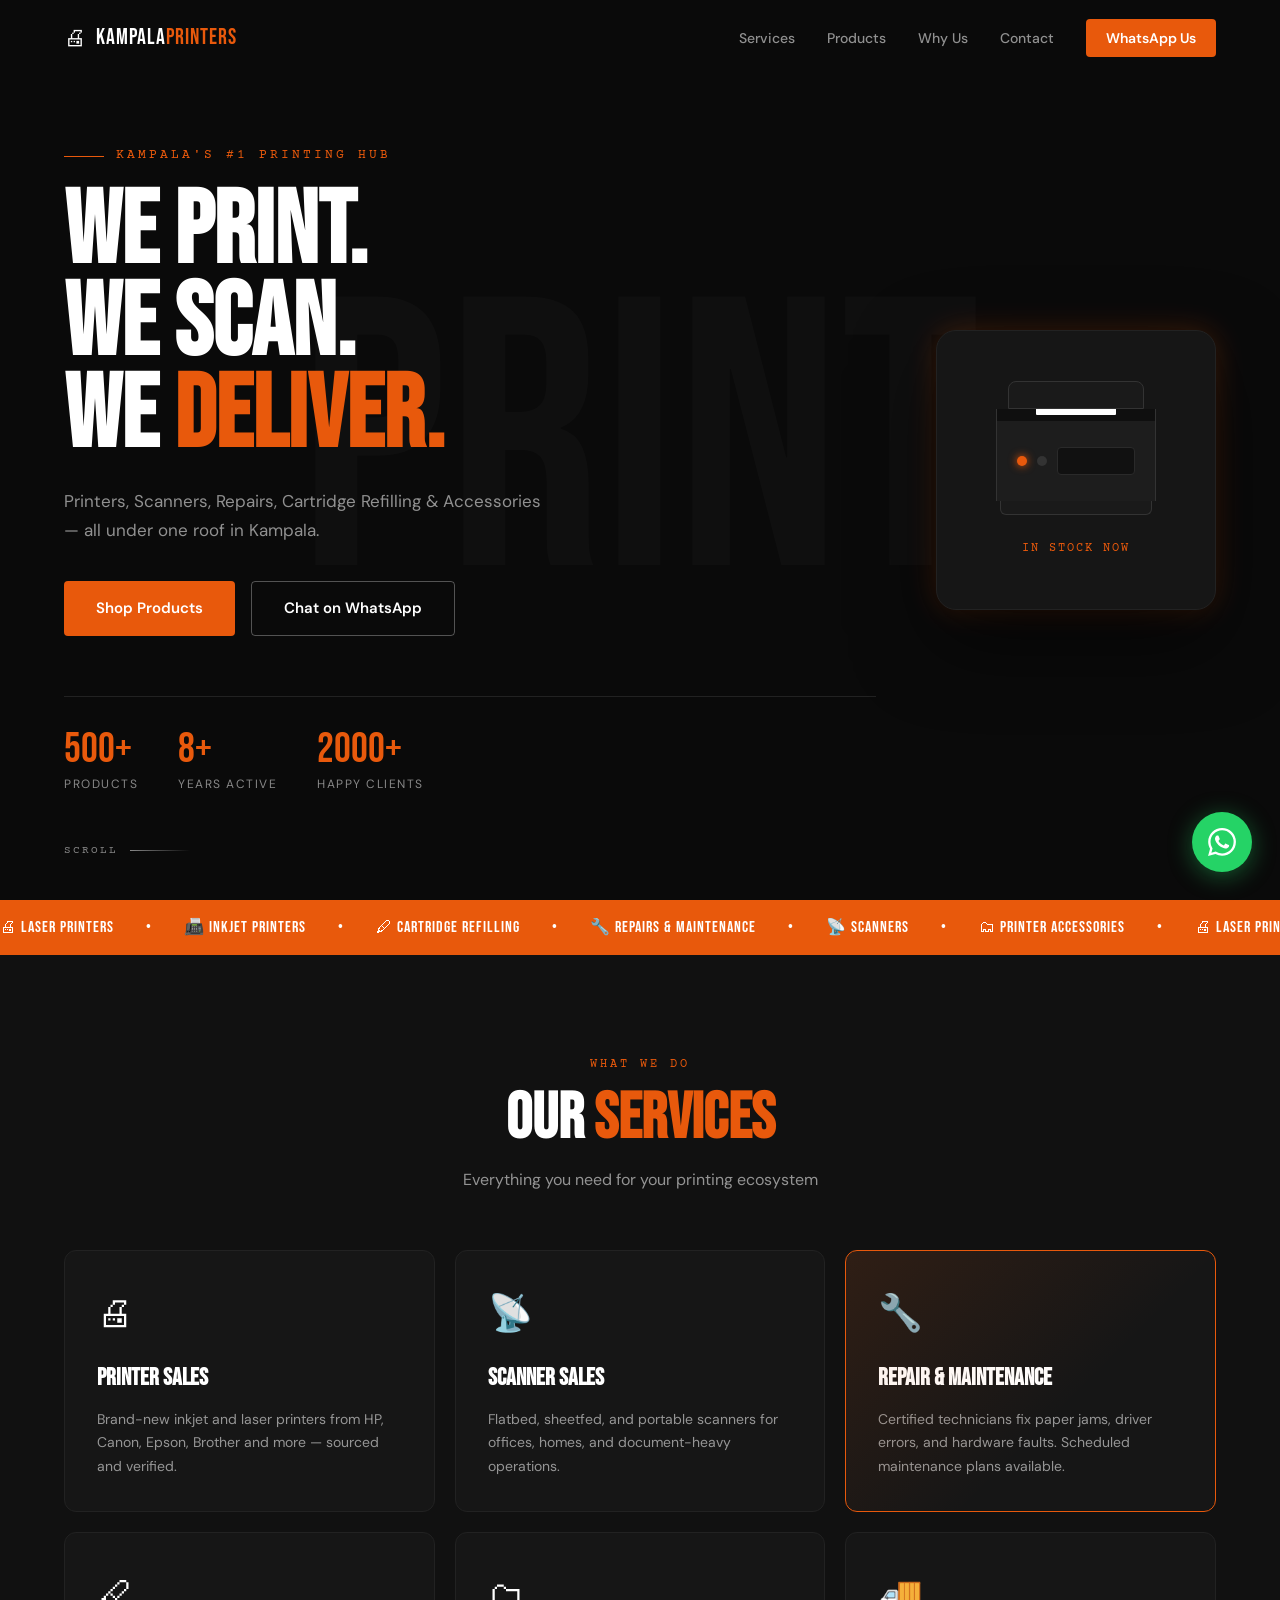
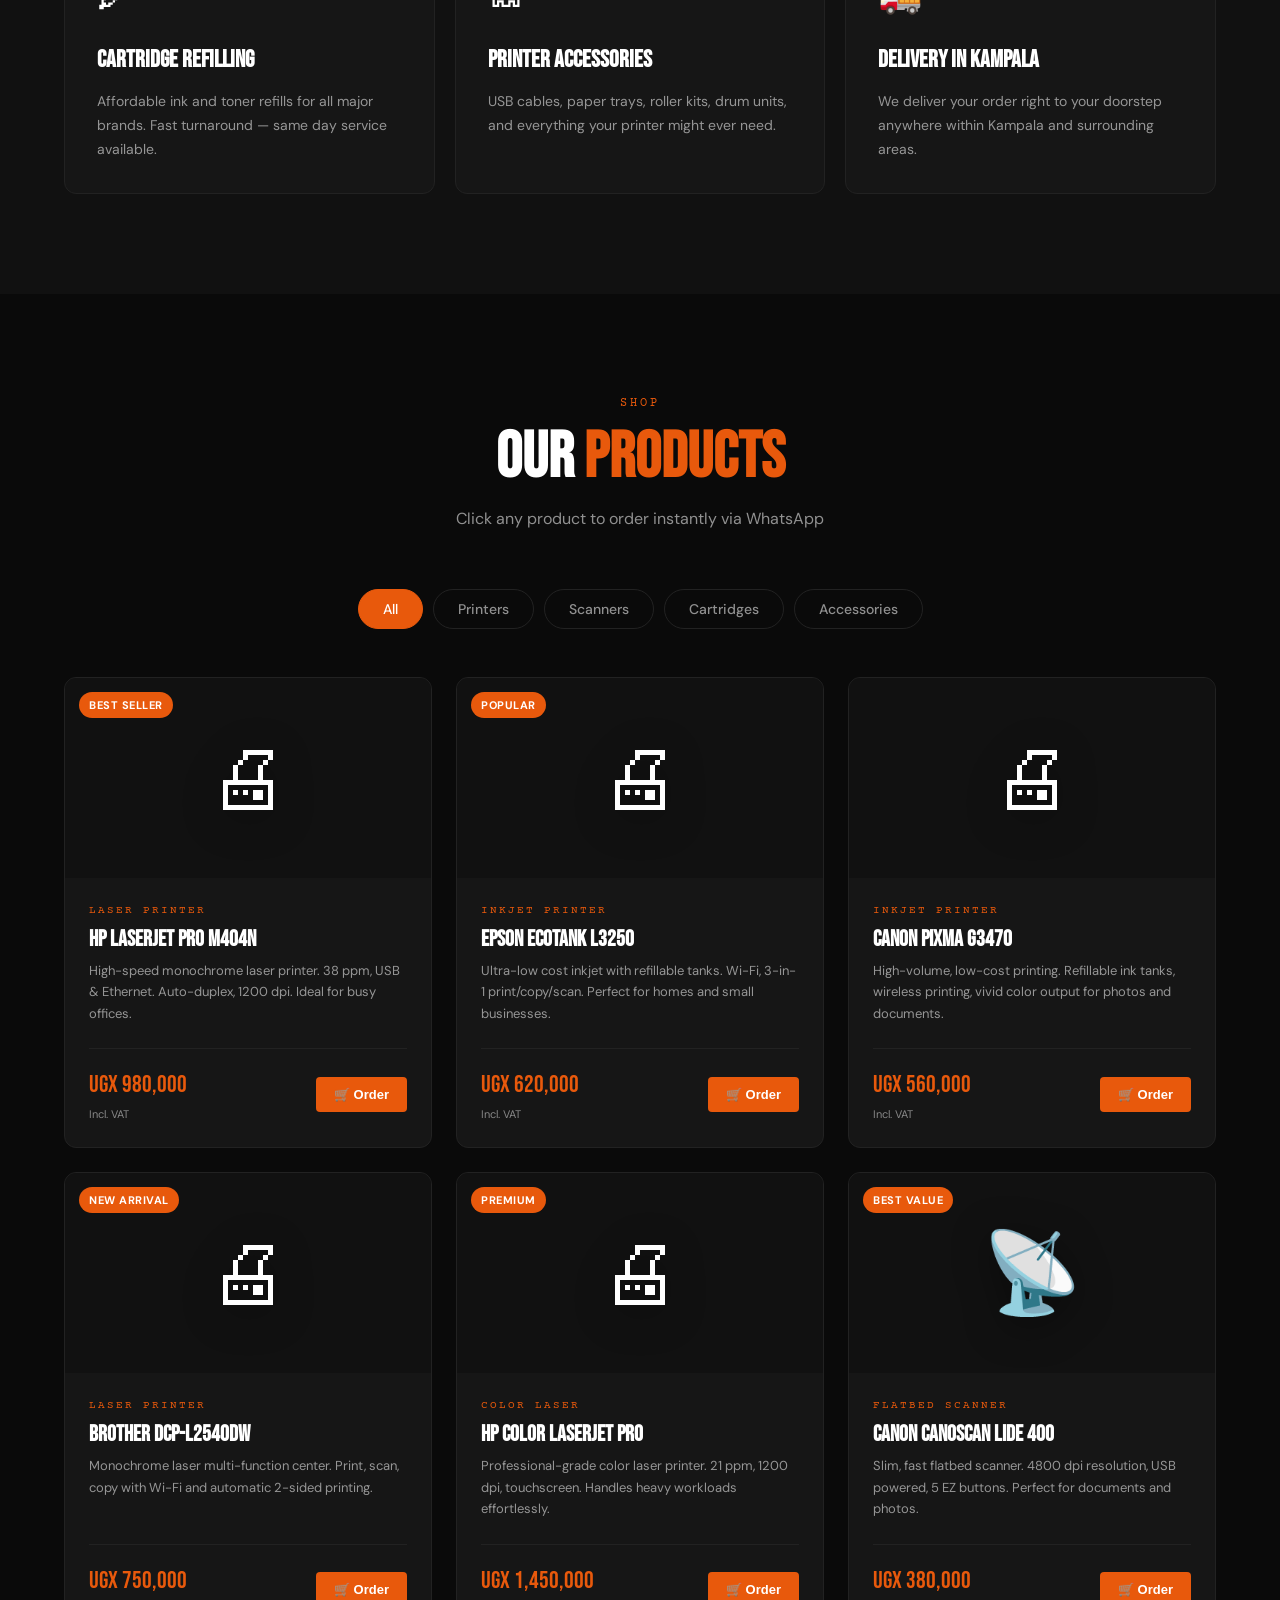
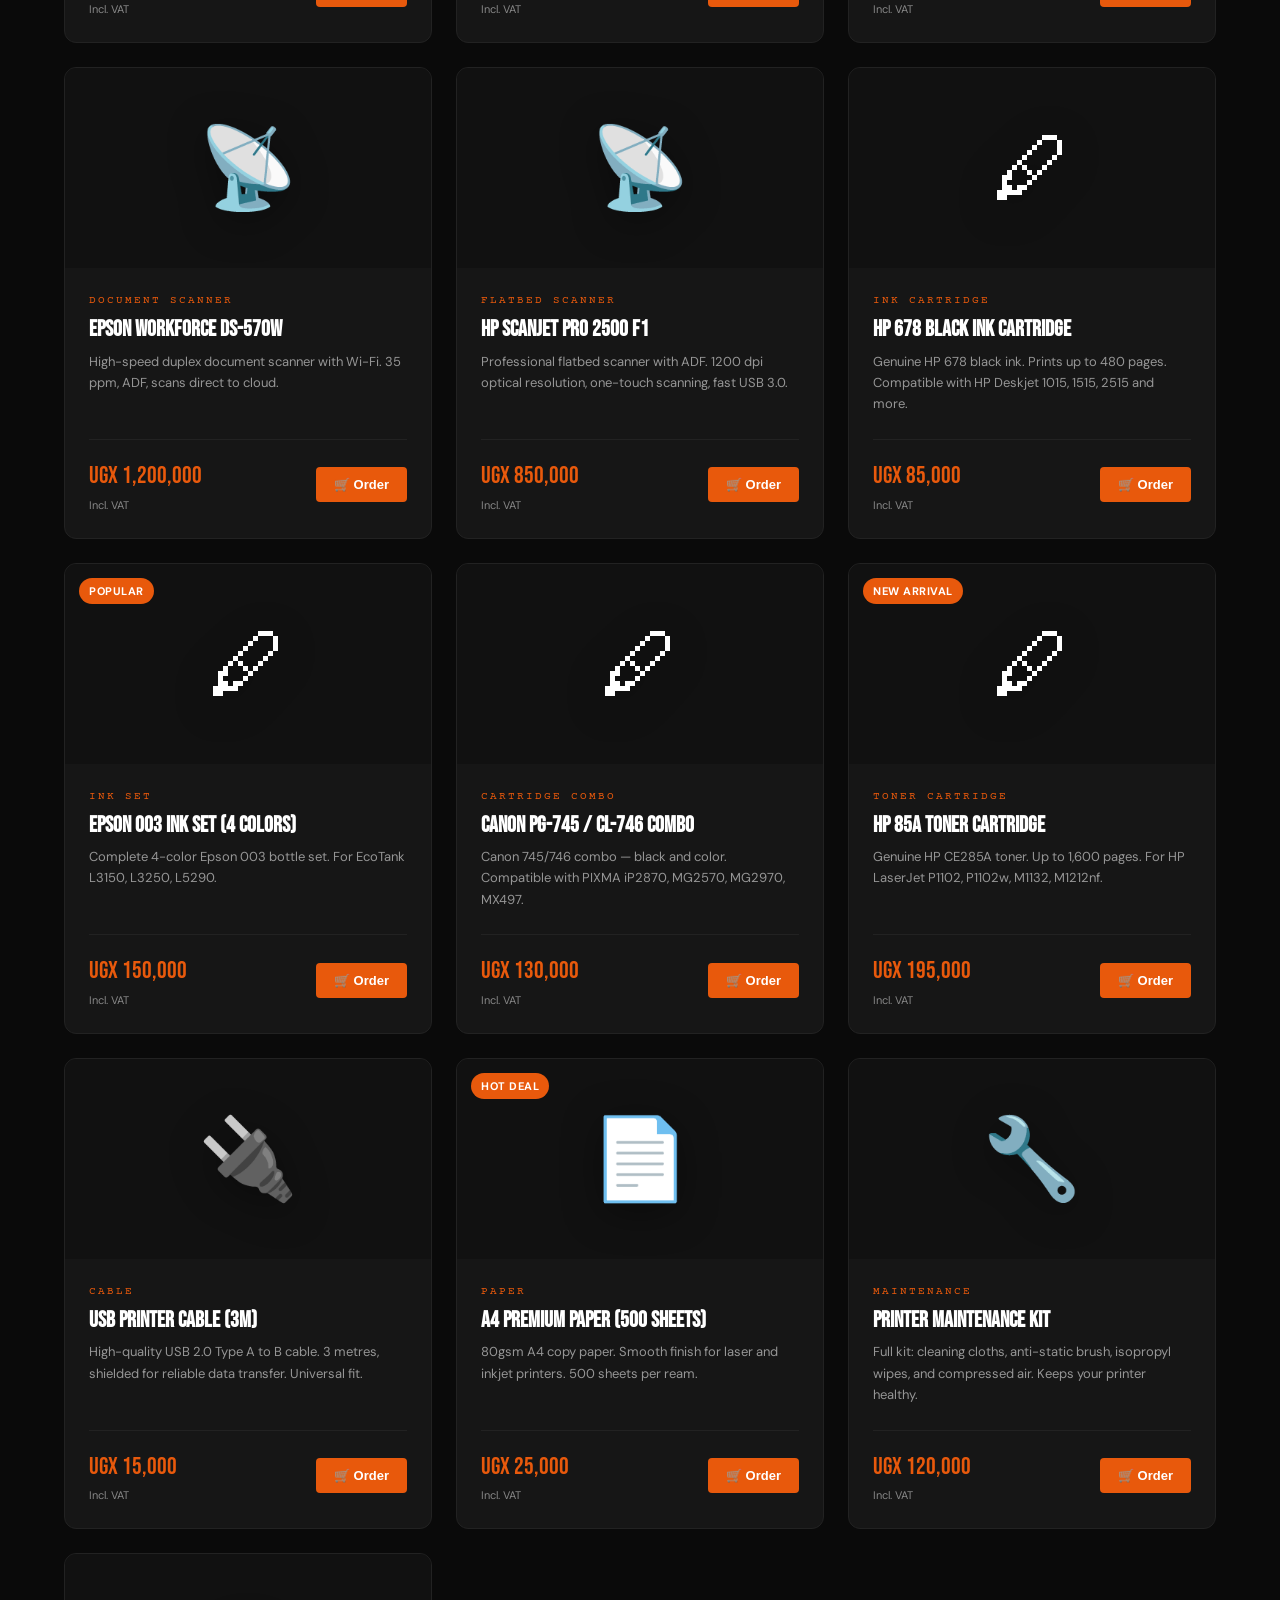
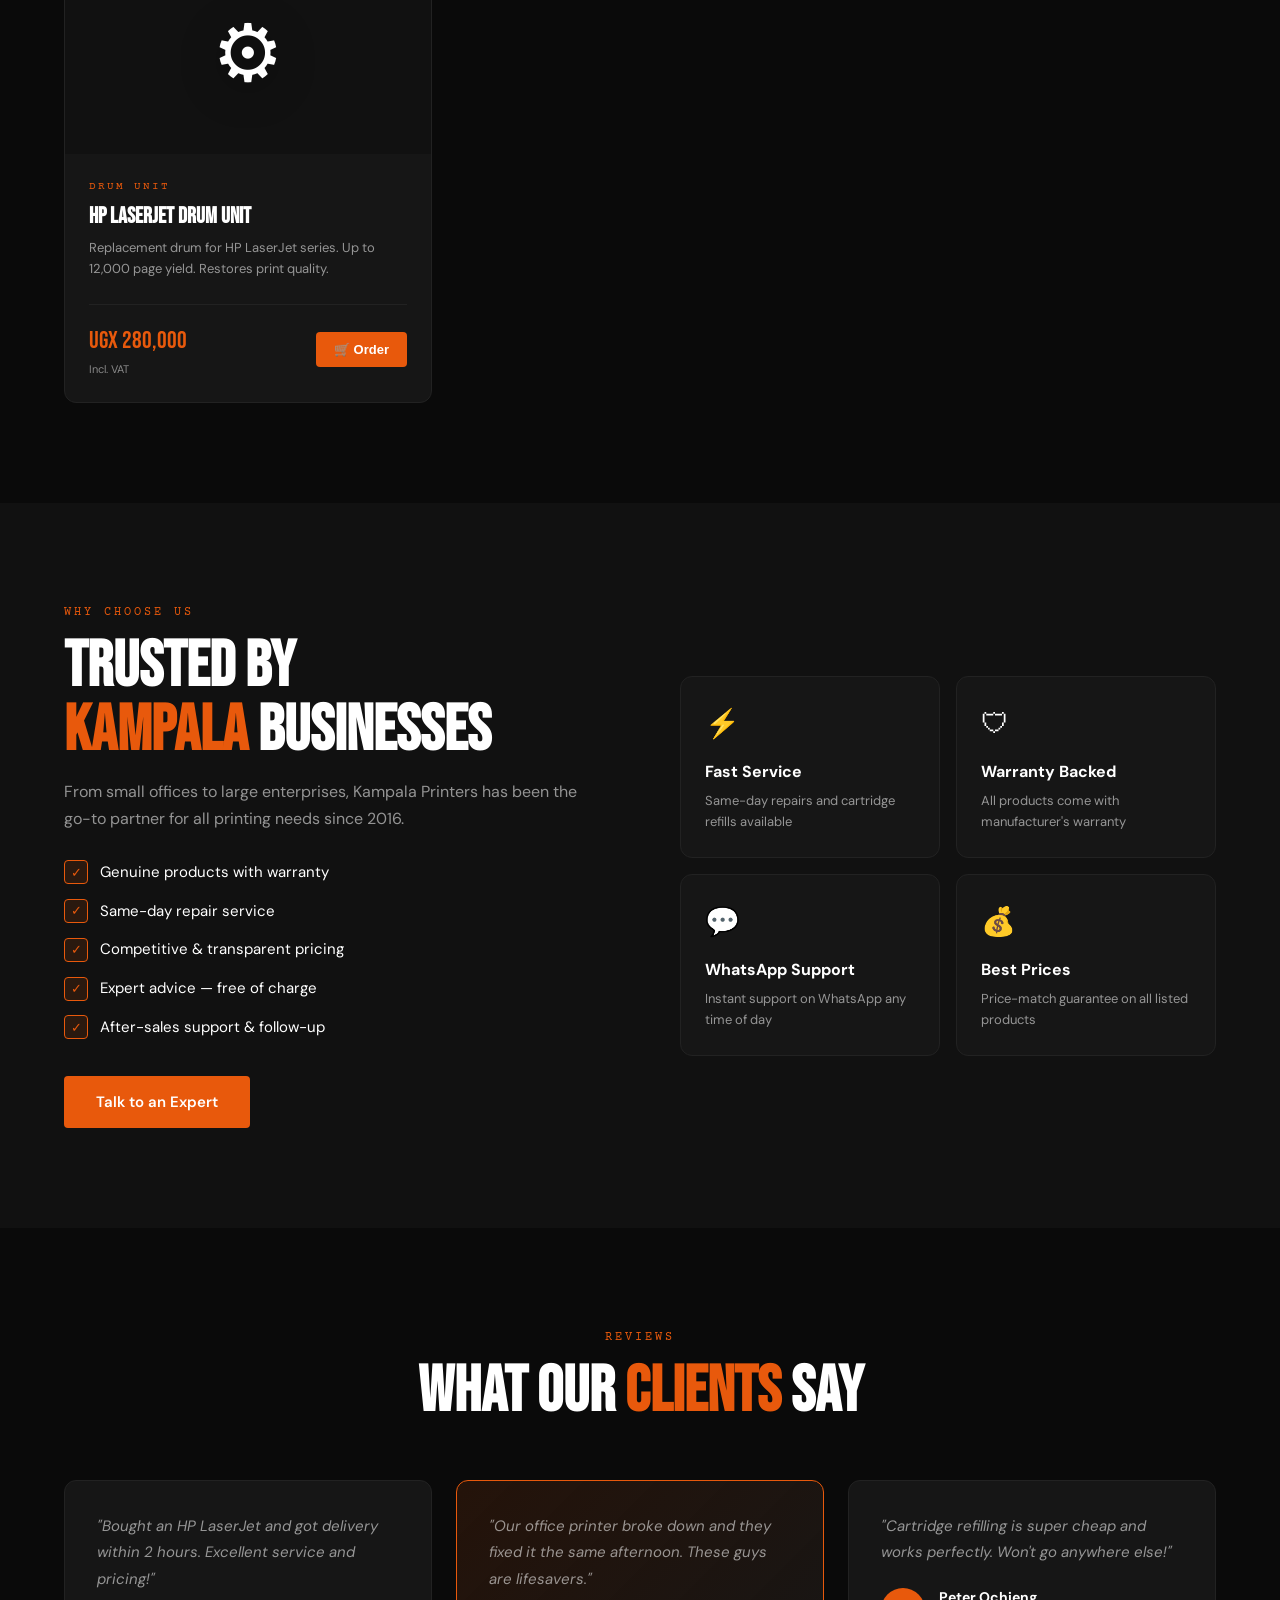
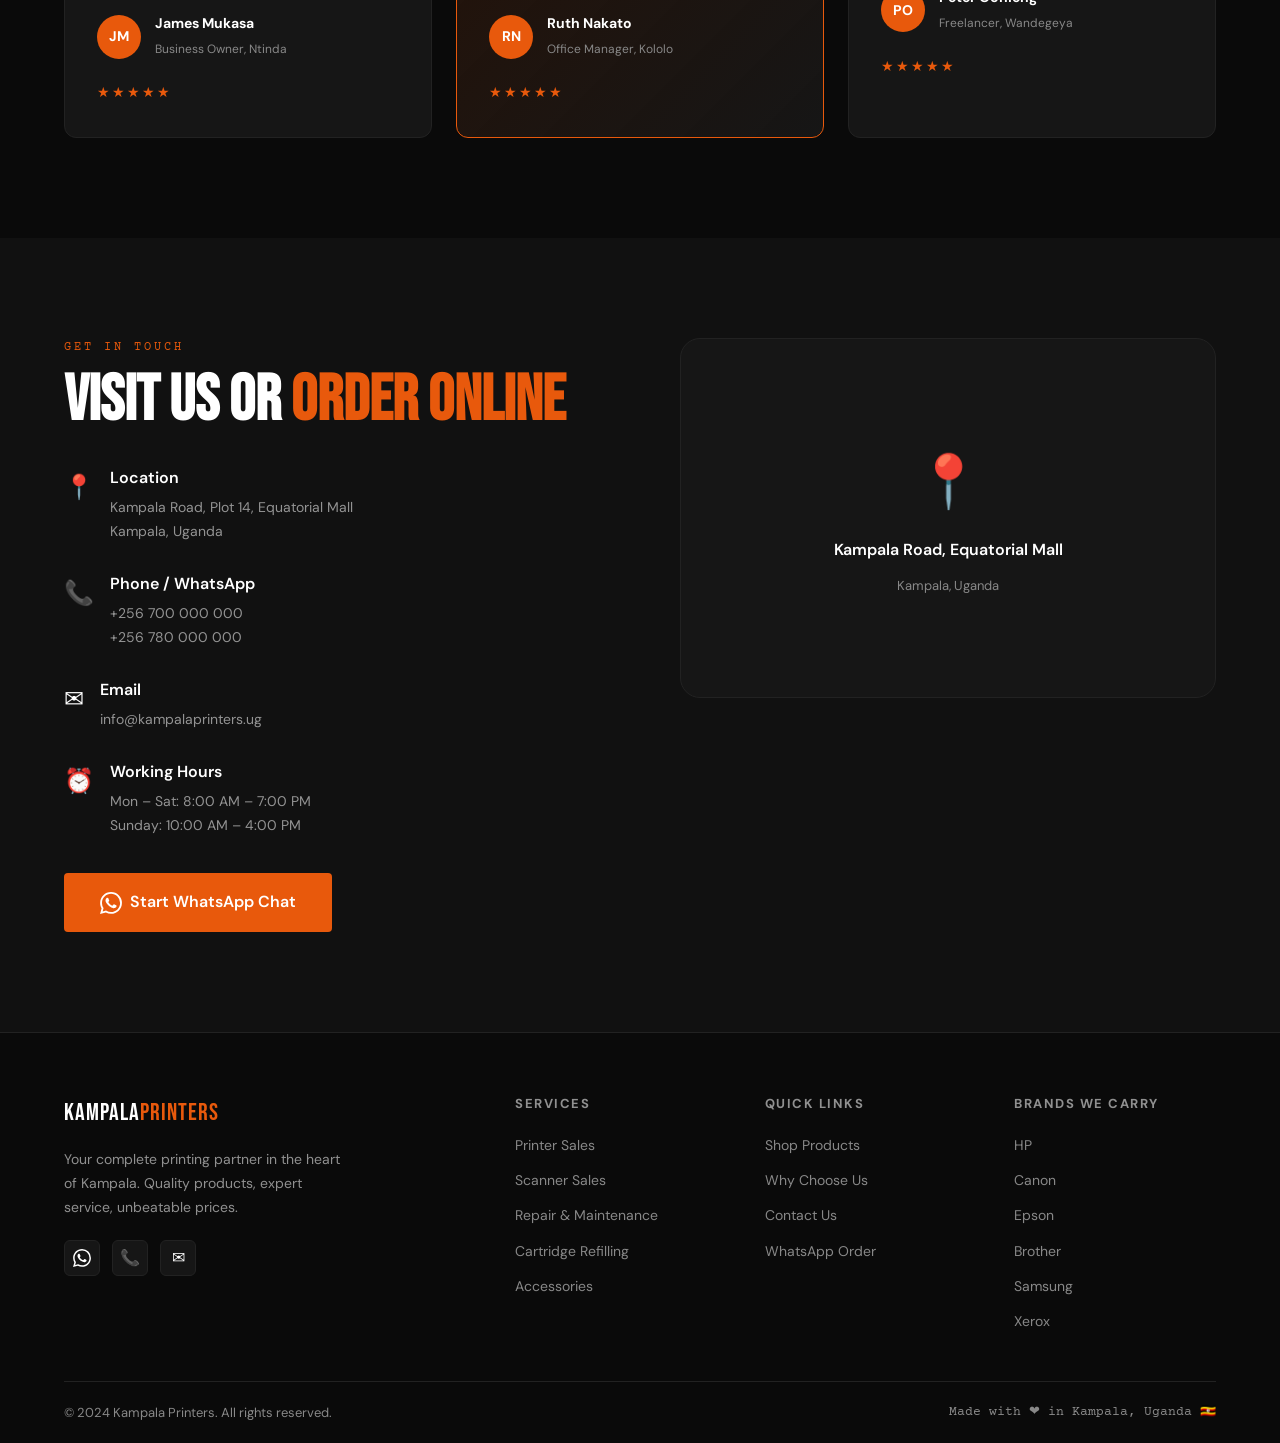
==== index.html @ 764b275a "first commit" ====
<!DOCTYPE html>
<html lang="en">
<head>
  <meta charset="UTF-8" />
  <meta name="viewport" content="width=device-width, initial-scale=1.0"/>
  <title>Kampala Printers — Print. Scan. Deliver.</title>
  <link rel="preconnect" href="https://fonts.googleapis.com">
  <link href="https://fonts.googleapis.com/css2?family=Bebas+Neue&family=DM+Sans:wght@300;400;500;700&family=Courier+Prime:wght@400;700&display=swap" rel="stylesheet">
  <style>
    :root {
      --orange:#E8590C;--orange-light:#FF7733;--orange-dim:rgba(232,89,12,0.12);
      --black:#0A0A0A;--black-soft:#111111;--black-card:#161616;--black-border:#222222;
      --white:#FFFFFF;--white-mid:rgba(255,255,255,0.55);--text-muted:#888888;
      --font-display:'Bebas Neue',sans-serif;--font-body:'DM Sans',sans-serif;--font-mono:'Courier Prime',monospace;
      --radius:12px;--radius-lg:20px;--shadow-orange:0 0 30px rgba(232,89,12,0.25);--transition:0.3s cubic-bezier(0.4,0,0.2,1);
    }
    *,*::before,*::after{box-sizing:border-box;margin:0;padding:0}
    html{scroll-behavior:smooth}
    body{background:var(--black);color:var(--white);font-family:var(--font-body);font-size:16px;line-height:1.65;overflow-x:hidden}
    a{text-decoration:none;color:inherit}ul{list-style:none}
    .container{max-width:1200px;margin:0 auto;padding:0 24px}
    .accent{color:var(--orange)}
    .btn{display:inline-flex;align-items:center;gap:8px;padding:14px 32px;border-radius:4px;font-family:var(--font-body);font-size:15px;font-weight:600;cursor:pointer;border:none;transition:var(--transition);white-space:nowrap}
    .btn-primary{background:var(--orange);color:var(--white)}.btn-primary:hover{background:var(--orange-light);transform:translateY(-2px);box-shadow:var(--shadow-orange)}
    .btn-outline{background:transparent;color:var(--white);border:1.5px solid rgba(255,255,255,0.3)}.btn-outline:hover{border-color:var(--orange);color:var(--orange);transform:translateY(-2px)}
    /* NAVBAR */
    .navbar{position:fixed;top:0;left:0;right:0;z-index:1000;padding:20px 0;transition:var(--transition)}
    .navbar.scrolled{background:rgba(10,10,10,0.96);backdrop-filter:blur(20px);padding:14px 0;border-bottom:1px solid var(--black-border)}
    .nav-inner{max-width:1200px;margin:0 auto;padding:0 24px;display:flex;align-items:center;justify-content:space-between;gap:32px}
    .logo{display:flex;align-items:center;gap:10px}.logo-icon{font-size:22px}.logo-text{font-family:var(--font-display);font-size:22px;letter-spacing:1px}
    .nav-links{display:flex;align-items:center;gap:32px}
    .nav-links a{font-size:14px;font-weight:500;color:var(--white-mid);transition:var(--transition)}.nav-links a:hover{color:var(--white)}
    .nav-cta{background:var(--orange)!important;color:var(--white)!important;padding:10px 20px;border-radius:4px;font-weight:600!important}.nav-cta:hover{background:var(--orange-light)!important}
    .hamburger{display:none;flex-direction:column;gap:5px;background:none;border:none;cursor:pointer;padding:4px;z-index:1000}
    .hamburger span{display:block;width:24px;height:2px;background:var(--white);transition:var(--transition)}
    /* HERO */
    .hero{min-height:100vh;display:flex;align-items:center;padding:120px 24px 80px;max-width:1200px;margin:0 auto;position:relative;gap:60px}
    .hero-bg-text{position:fixed;top:50%;left:50%;transform:translate(-50%,-50%);font-family:var(--font-display);font-size:clamp(200px,30vw,420px);color:rgba(255,255,255,0.025);pointer-events:none;user-select:none;white-space:nowrap;z-index:0}
    .hero-content{flex:1;position:relative;z-index:1}
    .hero-eyebrow{font-family:var(--font-mono);font-size:13px;color:var(--orange);letter-spacing:3px;text-transform:uppercase;margin-bottom:20px;display:flex;align-items:center;gap:12px}
    .hero-eyebrow::before{content:'';display:block;width:40px;height:1px;background:var(--orange)}
    .hero-title{font-family:var(--font-display);font-size:clamp(64px,8vw,110px);line-height:0.9;margin-bottom:24px}
    .hero-sub{font-size:17px;color:var(--white-mid);max-width:480px;margin-bottom:36px;line-height:1.7}
    .hero-btns{display:flex;gap:16px;flex-wrap:wrap;margin-bottom:60px}
    .hero-stats{display:flex;gap:40px;border-top:1px solid var(--black-border);padding-top:32px}
    .stat{display:flex;flex-direction:column}.stat-num{font-family:var(--font-display);font-size:42px;color:var(--orange);line-height:1}.stat-label{font-size:12px;color:var(--text-muted);text-transform:uppercase;letter-spacing:1.5px;margin-top:4px}
    /* HERO VISUAL */
    .hero-visual{flex-shrink:0;display:flex;align-items:center;justify-content:center;z-index:1}
    .printer-card-face{width:280px;height:280px;background:var(--black-card);border:1px solid var(--black-border);border-radius:var(--radius-lg);display:flex;flex-direction:column;align-items:center;justify-content:center;gap:24px;animation:float 4s ease-in-out infinite;box-shadow:0 30px 80px rgba(0,0,0,0.6),var(--shadow-orange)}
    @keyframes float{0%,100%{transform:translateY(0) rotateY(-5deg) rotateX(3deg)}50%{transform:translateY(-16px) rotateY(5deg) rotateX(-2deg)}}
    .printer-body{position:relative;width:160px}
    .printer-top{height:28px;background:#1a1a1a;border-radius:8px 8px 0 0;border:1px solid #333;margin:0 12px}
    .printer-slot{height:12px;background:#0f0f0f;border-left:1px solid #333;border-right:1px solid #333;display:flex;align-items:center;justify-content:center;overflow:hidden}
    .printer-paper{width:80px;height:60px;background:var(--white);margin-top:-60px;border-radius:1px;animation:paper-feed 3s ease-in-out infinite;position:relative}
    .printer-paper::after{content:'';display:block;position:absolute;top:8px;left:10px;right:10px;height:2px;background:var(--orange);box-shadow:0 8px 0 #ccc,0 16px 0 var(--orange-dim),0 24px 0 #ccc}
    @keyframes paper-feed{0%{margin-top:-60px}50%{margin-top:6px}100%{margin-top:-60px}}
    .printer-front{height:80px;background:#1d1d1d;border-left:1px solid #333;border-right:1px solid #333;display:flex;align-items:center;gap:10px;padding:0 20px}
    .printer-light{width:10px;height:10px;border-radius:50%;background:#333}.printer-light.on{background:var(--orange);box-shadow:0 0 8px var(--orange);animation:blink 2s ease-in-out infinite}
    @keyframes blink{0%,100%{opacity:1}50%{opacity:0.3}}
    .printer-panel{flex:1;height:28px;background:#111;border-radius:4px;border:1px solid #2a2a2a}
    .printer-base{height:14px;background:#1a1a1a;border-radius:0 0 6px 6px;border:1px solid #333;border-top:none;margin:0 4px}
    .printer-card-label{font-family:var(--font-mono);font-size:12px;color:var(--orange);letter-spacing:2px;text-transform:uppercase}
    .scroll-hint{position:absolute;bottom:40px;left:24px;display:flex;align-items:center;gap:12px;color:var(--text-muted);font-size:11px;letter-spacing:2px;text-transform:uppercase;font-family:var(--font-mono)}
    .scroll-line{width:60px;height:1px;background:linear-gradient(to right,var(--text-muted),transparent);animation:slide 2s ease-in-out infinite}
    @keyframes slide{0%{transform:scaleX(0);transform-origin:left}50%{transform:scaleX(1);transform-origin:left}51%{transform:scaleX(1);transform-origin:right}100%{transform:scaleX(0);transform-origin:right}}
    /* MARQUEE */
    .marquee-strip{background:var(--orange);padding:14px 0;overflow:hidden;white-space:nowrap}
    .marquee-track{display:inline-flex;gap:32px;animation:marquee 25s linear infinite;font-family:var(--font-display);font-size:16px;letter-spacing:1px}
    @keyframes marquee{0%{transform:translateX(0)}100%{transform:translateX(-50%)}}
    /* SECTIONS */
    .section-header{text-align:center;margin-bottom:56px}
    .section-tag{font-family:var(--font-mono);font-size:12px;color:var(--orange);letter-spacing:3px;text-transform:uppercase;display:block;margin-bottom:12px}
    .section-title{font-family:var(--font-display);font-size:clamp(40px,5vw,64px);line-height:1;margin-bottom:16px}
    .section-sub{color:var(--white-mid);font-size:16px;max-width:480px;margin:0 auto}
    /* SERVICES */
    .services-section{padding:100px 0;background:var(--black-soft)}
    .services-grid{display:grid;grid-template-columns:repeat(auto-fit,minmax(280px,1fr));gap:20px}
    .service-card{background:var(--black-card);border:1px solid var(--black-border);border-radius:var(--radius);padding:32px;transition:var(--transition);position:relative;overflow:hidden}
    .service-card::before{content:'';position:absolute;inset:0;background:linear-gradient(135deg,var(--orange-dim),transparent 60%);opacity:0;transition:var(--transition)}
    .service-card:hover{border-color:var(--orange);transform:translateY(-4px)}.service-card:hover::before{opacity:1}
    .service-card.featured{border-color:var(--orange)}.service-card.featured::before{opacity:1}
    .service-icon{font-size:36px;margin-bottom:16px}
    .service-card h3{font-family:var(--font-display);font-size:24px;margin-bottom:10px}.service-card p{color:var(--white-mid);font-size:14px;line-height:1.7}
    /* PRODUCTS */
    .products-section{padding:100px 0;background:var(--black)}
    .filter-bar{display:flex;gap:10px;justify-content:center;flex-wrap:wrap;margin-bottom:48px}
    .filter-btn{padding:10px 24px;border-radius:100px;border:1.5px solid var(--black-border);background:transparent;color:var(--white-mid);font-family:var(--font-body);font-size:14px;font-weight:500;cursor:pointer;transition:var(--transition)}
    .filter-btn:hover{border-color:var(--orange);color:var(--orange)}.filter-btn.active{background:var(--orange);border-color:var(--orange);color:var(--white)}
    .products-grid{display:grid;grid-template-columns:repeat(auto-fill,minmax(280px,1fr));gap:24px}
    .product-card{background:var(--black-card);border:1px solid var(--black-border);border-radius:var(--radius);overflow:hidden;transition:var(--transition);display:flex;flex-direction:column;animation:fadeUp 0.5s ease both}
    @keyframes fadeUp{from{opacity:0;transform:translateY(24px)}to{opacity:1;transform:translateY(0)}}
    .product-card:hover{border-color:var(--orange);transform:translateY(-6px);box-shadow:0 20px 60px rgba(0,0,0,0.4),var(--shadow-orange)}
    .product-img-wrap{position:relative;height:200px;background:#111;display:flex;align-items:center;justify-content:center}
    .product-emoji{font-size:80px;transition:transform 0.4s ease;filter:drop-shadow(0 8px 20px rgba(0,0,0,0.4))}.product-card:hover .product-emoji{transform:scale(1.12) rotate(-4deg)}
    .product-badge{position:absolute;top:14px;left:14px;background:var(--orange);color:var(--white);font-size:11px;font-weight:700;padding:4px 10px;border-radius:100px;letter-spacing:0.5px;text-transform:uppercase}
    .product-body{padding:24px;flex:1;display:flex;flex-direction:column;gap:8px}
    .product-category{font-family:var(--font-mono);font-size:11px;color:var(--orange);letter-spacing:2px;text-transform:uppercase}
    .product-name{font-family:var(--font-display);font-size:22px;line-height:1.1}
    .product-desc{font-size:13px;color:var(--white-mid);line-height:1.65;flex:1}
    .product-footer{display:flex;align-items:center;justify-content:space-between;margin-top:16px;padding-top:16px;border-top:1px solid var(--black-border)}
    .product-price{font-family:var(--font-display);font-size:24px;color:var(--orange)}
    .product-price small{font-family:var(--font-body);font-size:11px;color:var(--text-muted);display:block;font-weight:400}
    .order-btn{background:var(--orange);color:var(--white);border:none;border-radius:4px;padding:10px 18px;font-size:13px;font-weight:700;cursor:pointer;transition:var(--transition);display:flex;align-items:center;gap:6px}
    .order-btn:hover{background:var(--orange-light);transform:scale(1.05)}
    /* WHY US */
    .why-us-section{padding:100px 0;background:var(--black-soft)}
    .why-us-inner{display:grid;grid-template-columns:1fr 1fr;gap:80px;align-items:center}
    .why-us-text .section-title,.why-us-text .section-tag{text-align:left}
    .why-us-text>p{color:var(--white-mid);margin-bottom:28px}
    .why-list{display:flex;flex-direction:column;gap:14px;margin-bottom:36px}.why-list li{display:flex;align-items:center;gap:12px;font-size:15px}
    .check{width:24px;height:24px;background:var(--orange-dim);border:1px solid var(--orange);border-radius:4px;display:flex;align-items:center;justify-content:center;color:var(--orange);font-size:13px;flex-shrink:0}
    .why-us-cards{display:grid;grid-template-columns:1fr 1fr;gap:16px}
    .trust-card{background:var(--black-card);border:1px solid var(--black-border);border-radius:var(--radius);padding:24px;transition:var(--transition)}.trust-card:hover{border-color:var(--orange)}
    .trust-icon{font-size:28px;display:block;margin-bottom:12px}.trust-card h4{font-size:16px;font-weight:700;margin-bottom:6px}.trust-card p{font-size:13px;color:var(--white-mid);line-height:1.6}
    /* TESTIMONIALS */
    .testimonials-section{padding:100px 0;background:var(--black)}
    .testimonials-grid{display:grid;grid-template-columns:repeat(auto-fit,minmax(280px,1fr));gap:24px}
    .testimonial-card{background:var(--black-card);border:1px solid var(--black-border);border-radius:var(--radius);padding:32px;display:flex;flex-direction:column;gap:20px;transition:var(--transition)}
    .testimonial-card:hover{border-color:rgba(232,89,12,0.4)}
    .testimonial-card.featured{border-color:var(--orange);background:linear-gradient(135deg,var(--orange-dim) 0%,var(--black-card) 100%)}
    .t-quote{font-size:15px;color:var(--white-mid);line-height:1.75;font-style:italic}
    .t-author{display:flex;align-items:center;gap:14px}.t-avatar{width:44px;height:44px;border-radius:50%;background:var(--orange);display:flex;align-items:center;justify-content:center;font-weight:700;font-size:14px;flex-shrink:0}
    .t-author strong{display:block;font-size:14px}.t-author span{font-size:12px;color:var(--text-muted)}.t-stars{color:var(--orange);font-size:14px;letter-spacing:2px}
    /* CONTACT */
    .contact-section{padding:100px 0;background:var(--black-soft)}
    .contact-inner{display:grid;grid-template-columns:1fr 1fr;gap:80px;align-items:start}
    .contact-info .section-title,.contact-info .section-tag{text-align:left}
    .contact-details{display:flex;flex-direction:column;gap:28px;margin:32px 0 36px}
    .contact-item{display:flex;align-items:flex-start;gap:16px}.c-icon{font-size:24px;flex-shrink:0;margin-top:2px}
    .contact-item strong{display:block;font-weight:600;margin-bottom:4px}.contact-item p{color:var(--white-mid);font-size:14px;line-height:1.7}
    .contact-map{background:var(--black-card);border:1px solid var(--black-border);border-radius:var(--radius-lg);min-height:360px;display:flex;align-items:center;justify-content:center}
    .map-placeholder{display:flex;flex-direction:column;align-items:center;gap:12px;text-align:center}
    .map-pin-anim{font-size:52px;animation:bounce 2s ease-in-out infinite}
    @keyframes bounce{0%,100%{transform:translateY(0)}50%{transform:translateY(-12px)}}
    .map-placeholder p{font-size:16px;font-weight:600}.map-placeholder span{font-size:13px;color:var(--text-muted)}
    /* FOOTER */
    .footer{background:var(--black);border-top:1px solid var(--black-border);padding-top:60px}
    .footer-top{display:grid;grid-template-columns:2fr 1fr 1fr 1fr;gap:48px;padding-bottom:48px;border-bottom:1px solid var(--black-border)}
    .footer-brand .logo-text{font-family:var(--font-display);font-size:24px;display:block;margin-bottom:16px}
    .footer-brand p{color:var(--white-mid);font-size:14px;line-height:1.7;max-width:280px;margin-bottom:20px}
    .social-links{display:flex;gap:12px}.social-links a{width:36px;height:36px;background:var(--black-card);border:1px solid var(--black-border);border-radius:6px;display:flex;align-items:center;justify-content:center;font-size:16px;transition:var(--transition)}.social-links a:hover{border-color:var(--orange)}
    .footer-links-group h4{font-size:13px;font-weight:700;letter-spacing:1.5px;text-transform:uppercase;color:var(--white-mid);margin-bottom:20px}
    .footer-links-group ul{display:flex;flex-direction:column;gap:12px}.footer-links-group li,.footer-links-group a{font-size:14px;color:var(--text-muted);transition:var(--transition)}.footer-links-group a:hover{color:var(--orange)}
    .footer-bottom{display:flex;justify-content:space-between;align-items:center;padding:20px 0;font-size:13px;color:var(--text-muted)}
    .footer-tagline{font-family:var(--font-mono)}
    /* MODAL */
    .modal-overlay{position:fixed;inset:0;z-index:2000;background:rgba(0,0,0,0.85);backdrop-filter:blur(8px);display:flex;align-items:center;justify-content:center;opacity:0;pointer-events:none;transition:opacity 0.3s;padding:24px}
    .modal-overlay.active{opacity:1;pointer-events:all}
    .modal{background:var(--black-card);border:1px solid var(--black-border);border-radius:var(--radius-lg);padding:40px;max-width:440px;width:100%;text-align:center;transform:scale(0.9);transition:transform 0.3s;position:relative;display:flex;flex-direction:column;gap:16px}
    .modal-overlay.active .modal{transform:scale(1)}
    .modal-close{position:absolute;top:16px;right:16px;background:rgba(255,255,255,0.06);border:none;color:var(--white);width:32px;height:32px;border-radius:50%;cursor:pointer;font-size:14px;transition:var(--transition)}.modal-close:hover{background:var(--orange)}
    .modal-icon{font-size:48px}.modal h3{font-family:var(--font-display);font-size:28px}.modal-price{color:var(--orange);font-family:var(--font-display);font-size:32px}.modal-msg{color:var(--white-mid);font-size:14px;line-height:1.65}
    /* FLOAT WA */
    .float-wa{position:fixed;bottom:28px;right:28px;width:60px;height:60px;background:#25D366;border-radius:50%;display:flex;align-items:center;justify-content:center;box-shadow:0 4px 24px rgba(37,211,102,0.4);z-index:999;animation:pulse-wa 3s ease infinite;transition:transform 0.2s}.float-wa:hover{transform:scale(1.1)}
    @keyframes pulse-wa{0%,100%{box-shadow:0 4px 24px rgba(37,211,102,0.4)}50%{box-shadow:0 4px 40px rgba(37,211,102,0.7)}}
    /* REVEAL */
    .reveal{opacity:0;transform:translateY(30px);transition:opacity 0.6s ease,transform 0.6s ease}.reveal.visible{opacity:1;transform:translateY(0)}
    /* RESPONSIVE */
    @media(max-width:1024px){.footer-top{grid-template-columns:1fr 1fr}.why-us-inner{grid-template-columns:1fr;gap:48px}.contact-inner{grid-template-columns:1fr}}
    @media(max-width:768px){
      .nav-links{display:none;position:fixed;top:0;left:0;right:0;bottom:0;background:var(--black-soft);flex-direction:column;justify-content:center;align-items:center;gap:36px;z-index:999}
      .nav-links.open{display:flex}.nav-links a{font-size:20px}.hamburger{display:flex}
      .hero{flex-direction:column;padding:120px 24px 60px;text-align:center}.hero-eyebrow{justify-content:center}.hero-btns{justify-content:center}.hero-stats{justify-content:center}.hero-visual,.scroll-hint{display:none}
      .footer-top{grid-template-columns:1fr}.footer-bottom{flex-direction:column;gap:8px;text-align:center}.why-us-cards{grid-template-columns:1fr}
    }
    @media(max-width:480px){.products-grid,.testimonials-grid,.services-grid{grid-template-columns:1fr}.hero-stats{flex-direction:column;gap:20px;align-items:center}}
  </style>
</head>
<body>

<nav class="navbar" id="navbar">
  <div class="nav-inner">
    <a href="#" class="logo"><span class="logo-icon">🖨</span><span class="logo-text">KAMPALA<span class="accent">PRINTERS</span></span></a>
    <ul class="nav-links" id="navLinks">
      <li><a href="#services">Services</a></li>
      <li><a href="#products">Products</a></li>
      <li><a href="#why-us">Why Us</a></li>
      <li><a href="#contact">Contact</a></li>
      <li><a href="https://wa.me/256740083880" target="_blank" class="nav-cta">WhatsApp Us</a></li>
    </ul>
    <button class="hamburger" id="hamburger" aria-label="Toggle menu"><span></span><span></span><span></span></button>
  </div>
</nav>

<header class="hero" id="home">
  <div class="hero-bg-text">PRINT</div>
  <div class="hero-content">
    <p class="hero-eyebrow">Kampala's #1 Printing Hub</p>
    <h1 class="hero-title">We Print.<br>We Scan.<br>We <span class="accent">Deliver.</span></h1>
    <p class="hero-sub">Printers, Scanners, Repairs, Cartridge Refilling &amp; Accessories — all under one roof in Kampala.</p>
    <div class="hero-btns">
      <a href="#products" class="btn btn-primary">Shop Products</a>
      <a href="https://wa.me/256740083880" target="_blank" class="btn btn-outline">Chat on WhatsApp</a>
    </div>
    <div class="hero-stats">
      <div class="stat"><span class="stat-num">500+</span><span class="stat-label">Products</span></div>
      <div class="stat"><span class="stat-num">8+</span><span class="stat-label">Years Active</span></div>
      <div class="stat"><span class="stat-num">2000+</span><span class="stat-label">Happy Clients</span></div>
    </div>
  </div>
  <div class="hero-visual">
    <div class="printer-card-face">
      <div class="printer-body">
        <div class="printer-top"></div>
        <div class="printer-slot"><div class="printer-paper"></div></div>
        <div class="printer-front"><div class="printer-light on"></div><div class="printer-light"></div><div class="printer-panel"></div></div>
        <div class="printer-base"></div>
      </div>
      <p class="printer-card-label">In Stock Now</p>
    </div>
  </div>
  <div class="scroll-hint"><span>Scroll</span><div class="scroll-line"></div></div>
</header>

<div class="marquee-strip">
  <div class="marquee-track">
    <span>🖨 Laser Printers</span><span>•</span><span>📠 Inkjet Printers</span><span>•</span><span>🖊 Cartridge Refilling</span><span>•</span><span>🔧 Repairs &amp; Maintenance</span><span>•</span><span>📡 Scanners</span><span>•</span><span>🗂 Printer Accessories</span><span>•</span>
    <span>🖨 Laser Printers</span><span>•</span><span>📠 Inkjet Printers</span><span>•</span><span>🖊 Cartridge Refilling</span><span>•</span><span>🔧 Repairs &amp; Maintenance</span><span>•</span><span>📡 Scanners</span><span>•</span><span>🗂 Printer Accessories</span><span>•</span>
  </div>
</div>

<section class="services-section" id="services">
  <div class="container">
    <div class="section-header"><span class="section-tag">What We Do</span><h2 class="section-title">Our <span class="accent">Services</span></h2><p class="section-sub">Everything you need for your printing ecosystem</p></div>
    <div class="services-grid">
      <div class="service-card reveal"><div class="service-icon">🖨</div><h3>Printer Sales</h3><p>Brand-new inkjet and laser printers from HP, Canon, Epson, Brother and more — sourced and verified.</p></div>
      <div class="service-card reveal"><div class="service-icon">📡</div><h3>Scanner Sales</h3><p>Flatbed, sheetfed, and portable scanners for offices, homes, and document-heavy operations.</p></div>
      <div class="service-card featured reveal"><div class="service-icon">🔧</div><h3>Repair &amp; Maintenance</h3><p>Certified technicians fix paper jams, driver errors, and hardware faults. Scheduled maintenance plans available.</p></div>
      <div class="service-card reveal"><div class="service-icon">🖊</div><h3>Cartridge Refilling</h3><p>Affordable ink and toner refills for all major brands. Fast turnaround — same day service available.</p></div>
      <div class="service-card reveal"><div class="service-icon">🗂</div><h3>Printer Accessories</h3><p>USB cables, paper trays, roller kits, drum units, and everything your printer might ever need.</p></div>
      <div class="service-card reveal"><div class="service-icon">🚚</div><h3>Delivery in Kampala</h3><p>We deliver your order right to your doorstep anywhere within Kampala and surrounding areas.</p></div>
    </div>
  </div>
</section>

<section class="products-section" id="products">
  <div class="container">
    <div class="section-header"><span class="section-tag">Shop</span><h2 class="section-title">Our <span class="accent">Products</span></h2><p class="section-sub">Click any product to order instantly via WhatsApp</p></div>
    <div class="filter-bar">
      <button class="filter-btn active" data-filter="all">All</button>
      <button class="filter-btn" data-filter="printer">Printers</button>
      <button class="filter-btn" data-filter="scanner">Scanners</button>
      <button class="filter-btn" data-filter="cartridge">Cartridges</button>
      <button class="filter-btn" data-filter="accessory">Accessories</button>
    </div>
    <div class="products-grid" id="productsGrid"></div>
  </div>
</section>

<section class="why-us-section" id="why-us">
  <div class="container">
    <div class="why-us-inner">
      <div class="why-us-text">
        <span class="section-tag">Why Choose Us</span>
        <h2 class="section-title">Trusted by<br><span class="accent">Kampala</span> businesses</h2>
        <p>From small offices to large enterprises, Kampala Printers has been the go-to partner for all printing needs since 2016.</p>
        <ul class="why-list">
          <li><span class="check">✓</span> Genuine products with warranty</li>
          <li><span class="check">✓</span> Same-day repair service</li>
          <li><span class="check">✓</span> Competitive &amp; transparent pricing</li>
          <li><span class="check">✓</span> Expert advice — free of charge</li>
          <li><span class="check">✓</span> After-sales support &amp; follow-up</li>
        </ul>
        <a href="https://wa.me/256740083880" target="_blank" class="btn btn-primary">Talk to an Expert</a>
      </div>
      <div class="why-us-cards">
        <div class="trust-card reveal"><span class="trust-icon">⚡</span><h4>Fast Service</h4><p>Same-day repairs and cartridge refills available</p></div>
        <div class="trust-card reveal"><span class="trust-icon">🛡</span><h4>Warranty Backed</h4><p>All products come with manufacturer's warranty</p></div>
        <div class="trust-card reveal"><span class="trust-icon">💬</span><h4>WhatsApp Support</h4><p>Instant support on WhatsApp any time of day</p></div>
        <div class="trust-card reveal"><span class="trust-icon">💰</span><h4>Best Prices</h4><p>Price-match guarantee on all listed products</p></div>
      </div>
    </div>
  </div>
</section>

<section class="testimonials-section">
  <div class="container">
    <div class="section-header"><span class="section-tag">Reviews</span><h2 class="section-title">What Our <span class="accent">Clients</span> Say</h2></div>
    <div class="testimonials-grid">
      <div class="testimonial-card reveal"><p class="t-quote">"Bought an HP LaserJet and got delivery within 2 hours. Excellent service and pricing!"</p><div class="t-author"><div class="t-avatar">JM</div><div><strong>James Mukasa</strong><span>Business Owner, Ntinda</span></div></div><div class="t-stars">★★★★★</div></div>
      <div class="testimonial-card featured reveal"><p class="t-quote">"Our office printer broke down and they fixed it the same afternoon. These guys are lifesavers."</p><div class="t-author"><div class="t-avatar">RN</div><div><strong>Ruth Nakato</strong><span>Office Manager, Kololo</span></div></div><div class="t-stars">★★★★★</div></div>
      <div class="testimonial-card reveal"><p class="t-quote">"Cartridge refilling is super cheap and works perfectly. Won't go anywhere else!"</p><div class="t-author"><div class="t-avatar">PO</div><div><strong>Peter Ochieng</strong><span>Freelancer, Wandegeya</span></div></div><div class="t-stars">★★★★★</div></div>
    </div>
  </div>
</section>

<section class="contact-section" id="contact">
  <div class="container">
    <div class="contact-inner">
      <div class="contact-info">
        <span class="section-tag">Get In Touch</span>
        <h2 class="section-title">Visit Us or <span class="accent">Order Online</span></h2>
        <div class="contact-details">
          <div class="contact-item reveal"><span class="c-icon">📍</span><div><strong>Location</strong><p>Kampala Road, Plot 14, Equatorial Mall<br>Kampala, Uganda</p></div></div>
          <div class="contact-item reveal"><span class="c-icon">📞</span><div><strong>Phone / WhatsApp</strong><p>+256 700 000 000<br>+256 780 000 000</p></div></div>
          <div class="contact-item reveal"><span class="c-icon">✉</span><div><strong>Email</strong><p>info@kampalaprinters.ug</p></div></div>
          <div class="contact-item reveal"><span class="c-icon">⏰</span><div><strong>Working Hours</strong><p>Mon – Sat: 8:00 AM – 7:00 PM<br>Sunday: 10:00 AM – 4:00 PM</p></div></div>
        </div>
        <a href="https://wa.me/256740083880" target="_blank" class="btn btn-primary" style="font-size:16px;padding:16px 36px;">
          <svg width="22" height="22" viewBox="0 0 24 24" fill="currentColor"><path d="M17.472 14.382c-.297-.149-1.758-.867-2.03-.967-.273-.099-.471-.148-.67.15-.197.297-.767.966-.94 1.164-.173.199-.347.223-.644.075-.297-.15-1.255-.463-2.39-1.475-.883-.788-1.48-1.761-1.653-2.059-.173-.297-.018-.458.13-.606.134-.133.298-.347.446-.52.149-.174.198-.298.298-.497.099-.198.05-.371-.025-.52-.075-.149-.669-1.612-.916-2.207-.242-.579-.487-.5-.669-.51-.173-.008-.371-.01-.57-.01-.198 0-.52.074-.792.372-.272.297-1.04 1.016-1.04 2.479 0 1.462 1.065 2.875 1.213 3.074.149.198 2.096 3.2 5.077 4.487.709.306 1.262.489 1.694.625.712.227 1.36.195 1.871.118.571-.085 1.758-.719 2.006-1.413.248-.694.248-1.289.173-1.413-.074-.124-.272-.198-.57-.347m-5.421 7.403h-.004a9.87 9.87 0 01-5.031-1.378l-.361-.214-3.741.982.998-3.648-.235-.374a9.86 9.86 0 01-1.51-5.26c.001-5.45 4.436-9.884 9.888-9.884 2.64 0 5.122 1.03 6.988 2.898a9.825 9.825 0 012.893 6.994c-.003 5.45-4.437 9.884-9.885 9.884m8.413-18.297A11.815 11.815 0 0012.05 0C5.495 0 .16 5.335.157 11.892c0 2.096.547 4.142 1.588 5.945L.057 24l6.305-1.654a11.882 11.882 0 005.683 1.448h.005c6.554 0 11.89-5.335 11.893-11.893a11.821 11.821 0 00-3.48-8.413z"/></svg>
          Start WhatsApp Chat
        </a>
      </div>
      <div class="contact-map">
        <div class="map-placeholder"><div class="map-pin-anim">📍</div><p>Kampala Road, Equatorial Mall</p><span>Kampala, Uganda</span></div>
      </div>
    </div>
  </div>
</section>

<footer class="footer">
  <div class="container">
    <div class="footer-top">
      <div class="footer-brand">
        <span class="logo-text">KAMPALA<span class="accent">PRINTERS</span></span>
        <p>Your complete printing partner in the heart of Kampala. Quality products, expert service, unbeatable prices.</p>
        <div class="social-links">
          <a href="https://wa.me/256740083880" target="_blank" title="WhatsApp"><svg width="18" height="18" viewBox="0 0 24 24" fill="currentColor"><path d="M17.472 14.382c-.297-.149-1.758-.867-2.03-.967-.273-.099-.471-.148-.67.15-.197.297-.767.966-.94 1.164-.173.199-.347.223-.644.075-.297-.15-1.255-.463-2.39-1.475-.883-.788-1.48-1.761-1.653-2.059-.173-.297-.018-.458.13-.606.134-.133.298-.347.446-.52.149-.174.198-.298.298-.497.099-.198.05-.371-.025-.52-.075-.149-.669-1.612-.916-2.207-.242-.579-.487-.5-.669-.51-.173-.008-.371-.01-.57-.01-.198 0-.52.074-.792.372-.272.297-1.04 1.016-1.04 2.479 0 1.462 1.065 2.875 1.213 3.074.149.198 2.096 3.2 5.077 4.487.709.306 1.262.489 1.694.625.712.227 1.36.195 1.871.118.571-.085 1.758-.719 2.006-1.413.248-.694.248-1.289.173-1.413-.074-.124-.272-.198-.57-.347m-5.421 7.403h-.004a9.87 9.87 0 01-5.031-1.378l-.361-.214-3.741.982.998-3.648-.235-.374a9.86 9.86 0 01-1.51-5.26c.001-5.45 4.436-9.884 9.888-9.884 2.64 0 5.122 1.03 6.988 2.898a9.825 9.825 0 012.893 6.994c-.003 5.45-4.437 9.884-9.885 9.884m8.413-18.297A11.815 11.815 0 0012.05 0C5.495 0 .16 5.335.157 11.892c0 2.096.547 4.142 1.588 5.945L.057 24l6.305-1.654a11.882 11.882 0 005.683 1.448h.005c6.554 0 11.89-5.335 11.893-11.893a11.821 11.821 0 00-3.48-8.413z"/></svg></a>
          <a href="tel:+256740083880" title="Call">📞</a>
          <a href="mailto:info@kampalaprinters.ug" title="Email">✉</a>
        </div>
      </div>
      <div class="footer-links-group"><h4>Services</h4><ul><li><a href="#services">Printer Sales</a></li><li><a href="#services">Scanner Sales</a></li><li><a href="#services">Repair &amp; Maintenance</a></li><li><a href="#services">Cartridge Refilling</a></li><li><a href="#services">Accessories</a></li></ul></div>
      <div class="footer-links-group"><h4>Quick Links</h4><ul><li><a href="#products">Shop Products</a></li><li><a href="#why-us">Why Choose Us</a></li><li><a href="#contact">Contact Us</a></li><li><a href="https://wa.me/256700000000" target="_blank">WhatsApp Order</a></li></ul></div>
      <div class="footer-links-group"><h4>Brands We Carry</h4><ul><li>HP</li><li>Canon</li><li>Epson</li><li>Brother</li><li>Samsung</li><li>Xerox</li></ul></div>
    </div>
    <div class="footer-bottom"><p>© 2024 Kampala Printers. All rights reserved.</p><p class="footer-tagline">Made with ❤ in Kampala, Uganda 🇺🇬</p></div>
  </div>
</footer>

<div class="modal-overlay" id="orderModal">
  <div class="modal">
    <button class="modal-close" id="modalClose">✕</button>
    <div class="modal-icon">🛒</div>
    <h3 id="modalTitle"></h3>
    <p id="modalPrice" class="modal-price"></p>
    <p class="modal-msg">You're about to order via WhatsApp. Our team will confirm availability and arrange delivery.</p>
    <a href="#" id="modalWA" target="_blank" class="btn btn-primary">
      <svg width="20" height="20" viewBox="0 0 24 24" fill="currentColor"><path d="M17.472 14.382c-.297-.149-1.758-.867-2.03-.967-.273-.099-.471-.148-.67.15-.197.297-.767.966-.94 1.164-.173.199-.347.223-.644.075-.297-.15-1.255-.463-2.39-1.475-.883-.788-1.48-1.761-1.653-2.059-.173-.297-.018-.458.13-.606.134-.133.298-.347.446-.52.149-.174.198-.298.298-.497.099-.198.05-.371-.025-.52-.075-.149-.669-1.612-.916-2.207-.242-.579-.487-.5-.669-.51-.173-.008-.371-.01-.57-.01-.198 0-.52.074-.792.372-.272.297-1.04 1.016-1.04 2.479 0 1.462 1.065 2.875 1.213 3.074.149.198 2.096 3.2 5.077 4.487.709.306 1.262.489 1.694.625.712.227 1.36.195 1.871.118.571-.085 1.758-.719 2.006-1.413.248-.694.248-1.289.173-1.413-.074-.124-.272-.198-.57-.347m-5.421 7.403h-.004a9.87 9.87 0 01-5.031-1.378l-.361-.214-3.741.982.998-3.648-.235-.374a9.86 9.86 0 01-1.51-5.26c.001-5.45 4.436-9.884 9.888-9.884 2.64 0 5.122 1.03 6.988 2.898a9.825 9.825 0 012.893 6.994c-.003 5.45-4.437 9.884-9.885 9.884m8.413-18.297A11.815 11.815 0 0012.05 0C5.495 0 .16 5.335.157 11.892c0 2.096.547 4.142 1.588 5.945L.057 24l6.305-1.654a11.882 11.882 0 005.683 1.448h.005c6.554 0 11.89-5.335 11.893-11.893a11.821 11.821 0 00-3.48-8.413z"/></svg>
      Confirm Order on WhatsApp
    </a>
    <button class="btn btn-outline" id="modalCancel">Cancel</button>
  </div>
</div>

<a href="https://wa.me/256740083880" target="_blank" class="float-wa" title="Chat on WhatsApp">
  <svg width="28" height="28" viewBox="0 0 24 24" fill="white"><path d="M17.472 14.382c-.297-.149-1.758-.867-2.03-.967-.273-.099-.471-.148-.67.15-.197.297-.767.966-.94 1.164-.173.199-.347.223-.644.075-.297-.15-1.255-.463-2.39-1.475-.883-.788-1.48-1.761-1.653-2.059-.173-.297-.018-.458.13-.606.134-.133.298-.347.446-.52.149-.174.198-.298.298-.497.099-.198.05-.371-.025-.52-.075-.149-.669-1.612-.916-2.207-.242-.579-.487-.5-.669-.51-.173-.008-.371-.01-.57-.01-.198 0-.52.074-.792.372-.272.297-1.04 1.016-1.04 2.479 0 1.462 1.065 2.875 1.213 3.074.149.198 2.096 3.2 5.077 4.487.709.306 1.262.489 1.694.625.712.227 1.36.195 1.871.118.571-.085 1.758-.719 2.006-1.413.248-.694.248-1.289.173-1.413-.074-.124-.272-.198-.57-.347m-5.421 7.403h-.004a9.87 9.87 0 01-5.031-1.378l-.361-.214-3.741.982.998-3.648-.235-.374a9.86 9.86 0 01-1.51-5.26c.001-5.45 4.436-9.884 9.888-9.884 2.64 0 5.122 1.03 6.988 2.898a9.825 9.825 0 012.893 6.994c-.003 5.45-4.437 9.884-9.885 9.884m8.413-18.297A11.815 11.815 0 0012.05 0C5.495 0 .16 5.335.157 11.892c0 2.096.547 4.142 1.588 5.945L.057 24l6.305-1.654a11.882 11.882 0 005.683 1.448h.005c6.554 0 11.89-5.335 11.893-11.893a11.821 11.821 0 00-3.48-8.413z"/></svg>
</a>

<script>
const WA_NUMBER="256740083880";
const products=[
  {id:1,name:"HP LaserJet Pro M404n",category:"printer",label:"Laser Printer",emoji:"🖨",price:980000,badge:"Best Seller",desc:"High-speed monochrome laser printer. 38 ppm, USB & Ethernet. Auto-duplex, 1200 dpi. Ideal for busy offices."},
  {id:2,name:"Epson EcoTank L3250",category:"printer",label:"Inkjet Printer",emoji:"🖨",price:620000,badge:"Popular",desc:"Ultra-low cost inkjet with refillable tanks. Wi-Fi, 3-in-1 print/copy/scan. Perfect for homes and small businesses."},
  {id:3,name:"Canon PIXMA G3470",category:"printer",label:"Inkjet Printer",emoji:"🖨",price:560000,badge:null,desc:"High-volume, low-cost printing. Refillable ink tanks, wireless printing, vivid color output for photos and documents."},
  {id:4,name:"Brother DCP-L2540DW",category:"printer",label:"Laser Printer",emoji:"🖨",price:750000,badge:"New Arrival",desc:"Monochrome laser multi-function center. Print, scan, copy with Wi-Fi and automatic 2-sided printing."},
  {id:5,name:"HP Color LaserJet Pro",category:"printer",label:"Color Laser",emoji:"🖨",price:1450000,badge:"Premium",desc:"Professional-grade color laser printer. 21 ppm, 1200 dpi, touchscreen. Handles heavy workloads effortlessly."},
  {id:6,name:"Canon CanoScan LiDE 400",category:"scanner",label:"Flatbed Scanner",emoji:"📡",price:380000,badge:"Best Value",desc:"Slim, fast flatbed scanner. 4800 dpi resolution, USB powered, 5 EZ buttons. Perfect for documents and photos."},
  {id:7,name:"Epson WorkForce DS-570W",category:"scanner",label:"Document Scanner",emoji:"📡",price:1200000,badge:null,desc:"High-speed duplex document scanner with Wi-Fi. 35 ppm, ADF, scans direct to cloud."},
  {id:8,name:"HP ScanJet Pro 2500 f1",category:"scanner",label:"Flatbed Scanner",emoji:"📡",price:850000,badge:null,desc:"Professional flatbed scanner with ADF. 1200 dpi optical resolution, one-touch scanning, fast USB 3.0."},
  {id:9,name:"HP 678 Black Ink Cartridge",category:"cartridge",label:"Ink Cartridge",emoji:"🖊",price:85000,badge:null,desc:"Genuine HP 678 black ink. Prints up to 480 pages. Compatible with HP Deskjet 1015, 1515, 2515 and more."},
  {id:10,name:"Epson 003 Ink Set (4 Colors)",category:"cartridge",label:"Ink Set",emoji:"🖊",price:150000,badge:"Popular",desc:"Complete 4-color Epson 003 bottle set. For EcoTank L3150, L3250, L5290."},
  {id:11,name:"Canon PG-745 / CL-746 Combo",category:"cartridge",label:"Cartridge Combo",emoji:"🖊",price:130000,badge:null,desc:"Canon 745/746 combo — black and color. Compatible with PIXMA iP2870, MG2570, MG2970, MX497."},
  {id:12,name:"HP 85A Toner Cartridge",category:"cartridge",label:"Toner Cartridge",emoji:"🖊",price:195000,badge:"New Arrival",desc:"Genuine HP CE285A toner. Up to 1,600 pages. For HP LaserJet P1102, P1102w, M1132, M1212nf."},
  {id:13,name:"USB Printer Cable (3M)",category:"accessory",label:"Cable",emoji:"🔌",price:15000,badge:null,desc:"High-quality USB 2.0 Type A to B cable. 3 metres, shielded for reliable data transfer. Universal fit."},
  {id:14,name:"A4 Premium Paper (500 Sheets)",category:"accessory",label:"Paper",emoji:"📄",price:25000,badge:"Hot Deal",desc:"80gsm A4 copy paper. Smooth finish for laser and inkjet printers. 500 sheets per ream."},
  {id:15,name:"Printer Maintenance Kit",category:"accessory",label:"Maintenance",emoji:"🔧",price:120000,badge:null,desc:"Full kit: cleaning cloths, anti-static brush, isopropyl wipes, and compressed air. Keeps your printer healthy."},
  {id:16,name:"HP LaserJet Drum Unit",category:"accessory",label:"Drum Unit",emoji:"⚙",price:280000,badge:null,desc:"Replacement drum for HP LaserJet series. Up to 12,000 page yield. Restores print quality."},
];
function fmt(n){return"UGX "+n.toLocaleString("en-UG")}
function waLink(p){return`https://wa.me/${WA_NUMBER}?text=${encodeURIComponent(`Hello Kampala Printers! 👋\n\nI'd like to order:\n\n🛒 *${p.name}*\n💰 Price: ${fmt(p.price)}\n\nPlease confirm availability and delivery. Thank you!`)}`}
const grid=document.getElementById("productsGrid");
function render(filter){
  const list=filter==="all"?products:products.filter(p=>p.category===filter);
  grid.innerHTML="";
  list.forEach((p,i)=>{
    const card=document.createElement("div");
    card.className="product-card";card.style.animationDelay=`${i*55}ms`;
    card.innerHTML=`<div class="product-img-wrap"><div class="product-emoji">${p.emoji}</div>${p.badge?`<span class="product-badge">${p.badge}</span>`:""}</div><div class="product-body"><span class="product-category">${p.label}</span><h3 class="product-name">${p.name}</h3><p class="product-desc">${p.desc}</p><div class="product-footer"><div class="product-price">${fmt(p.price)}<small>Incl. VAT</small></div><button class="order-btn" data-id="${p.id}">🛒 Order</button></div></div>`;
    grid.appendChild(card);
  });
  grid.querySelectorAll(".order-btn").forEach(btn=>btn.addEventListener("click",()=>openModal(products.find(x=>x.id==btn.dataset.id))));
}
render("all");
document.querySelectorAll(".filter-btn").forEach(btn=>btn.addEventListener("click",()=>{
  document.querySelectorAll(".filter-btn").forEach(b=>b.classList.remove("active"));btn.classList.add("active");render(btn.dataset.filter);
}));
const modal=document.getElementById("orderModal");
function openModal(p){document.getElementById("modalTitle").textContent=p.name;document.getElementById("modalPrice").textContent=fmt(p.price);document.getElementById("modalWA").href=waLink(p);modal.classList.add("active");document.body.style.overflow="hidden"}
function closeModal(){modal.classList.remove("active");document.body.style.overflow=""}
document.getElementById("modalClose").addEventListener("click",closeModal);
document.getElementById("modalCancel").addEventListener("click",closeModal);
modal.addEventListener("click",e=>{if(e.target===modal)closeModal()});
document.addEventListener("keydown",e=>{if(e.key==="Escape")closeModal()});
window.addEventListener("scroll",()=>document.getElementById("navbar").classList.toggle("scrolled",scrollY>60));
const hamburger=document.getElementById("hamburger"),navLinks=document.getElementById("navLinks");
hamburger.addEventListener("click",()=>{
  navLinks.classList.toggle("open");const open=navLinks.classList.contains("open");const s=hamburger.querySelectorAll("span");
  s[0].style.transform=open?"rotate(45deg) translate(5px,5px)":"";s[1].style.opacity=open?"0":"";s[2].style.transform=open?"rotate(-45deg) translate(5px,-5px)":"";
});
navLinks.querySelectorAll("a").forEach(a=>a.addEventListener("click",()=>{navLinks.classList.remove("open");hamburger.querySelectorAll("span").forEach(s=>{s.style.transform="";s.style.opacity=""})}));
const observer=new IntersectionObserver((entries)=>{entries.forEach((entry,i)=>{if(entry.isIntersecting){setTimeout(()=>entry.target.classList.add("visible"),i*80);observer.unobserve(entry.target)}})},{threshold:0.1});
document.querySelectorAll(".reveal").forEach(el=>observer.observe(el));
</script>
</body>
</html>
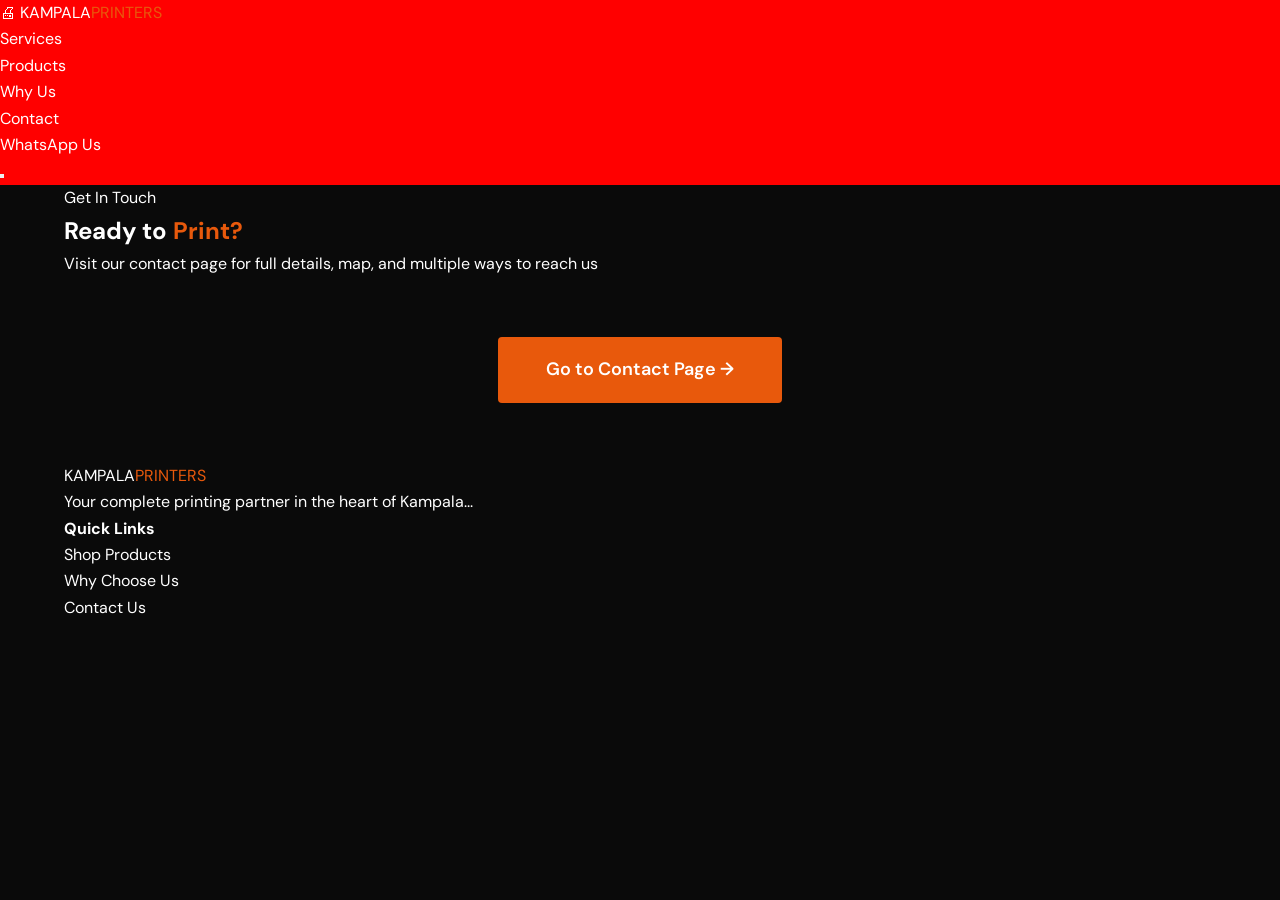
==== commit e097acbe: "first commit" ====
--- a/index.html
+++ b/index.html
@@ -1,4 +1,4 @@
-<!DOCTYPE html>
+<!-- <!DOCTYPE html>
 <html lang="en">
 <head>
   <meta charset="UTF-8" />
@@ -403,4 +403,90 @@
 document.querySelectorAll(".reveal").forEach(el=>observer.observe(el));
 </script>
 </body>
-</html>
+</html> -->
+
+
+
+
+<!DOCTYPE html>
+<html lang="en">
+<head>
+  <meta charset="UTF-8" />
+  <meta name="viewport" content="width=device-width, initial-scale=1.0"/>
+  <title>Kampala Printers — Print. Scan. Deliver.</title>
+  <link rel="preconnect" href="https://fonts.googleapis.com">
+  <link href="https://fonts.googleapis.com/css2?family=Bebas+Neue&family=DM+Sans:wght@300;400;500;700&family=Courier+Prime:wght@400;700&display=swap" rel="stylesheet">
+  <link rel="stylesheet" href="css/style.css">
+</head>
+<body>
+
+  <!-- ── NAVBAR ─────────────────────────────────────────────── -->
+  <nav class="navbar" id="navbar">
+    <div class="nav-inner">
+      <a href="index.html" class="logo">
+        <span class="logo-icon">🖨</span>
+        <span class="logo-text">KAMPALA<span class="accent">PRINTERS</span></span>
+      </a>
+      <ul class="nav-links" id="navLinks">
+        <li><a href="#services">Services</a></li>
+        <li><a href="#products">Products</a></li>
+        <li><a href="#why-us">Why Us</a></li>
+        <li><a href="contact.html">Contact</a></li>
+        <li><a href="https://wa.me/256740083880" target="_blank" class="nav-cta">WhatsApp Us</a></li>
+      </ul>
+      <button class="hamburger" id="hamburger" aria-label="Toggle menu">
+        <span></span><span></span><span></span>
+      </button>
+    </div>
+  </nav>
+
+  <!-- Hero, Marquee, Services, Products, Why Us, Testimonials stay here -->
+  <!-- Copy everything from <header class="hero"> to </section> of testimonials -->
+
+  <!-- Just before the contact section, add link instead -->
+  <!-- Replace the whole <section class="contact-section" id="contact"> with: -->
+  <section class="contact-section" id="contact">
+    <div class="container">
+      <div class="section-header">
+        <span class="section-tag">Get In Touch</span>
+        <h2 class="section-title">Ready to <span class="accent">Print?</span></h2>
+        <p class="section-sub">Visit our contact page for full details, map, and multiple ways to reach us</p>
+      </div>
+      <div style="text-align:center; padding: 60px 0;">
+        <a href="contact.html" class="btn btn-primary" style="font-size:18px; padding:18px 48px;">
+          Go to Contact Page →
+        </a>
+      </div>
+    </div>
+  </section>
+
+  <!-- Footer (updated navigation link) -->
+  <footer class="footer">
+    <div class="container">
+      <div class="footer-top">
+        <div class="footer-brand">
+          <span class="logo-text">KAMPALA<span class="accent">PRINTERS</span></span>
+          <p>Your complete printing partner in the heart of Kampala...</p>
+          <!-- ... rest same ... -->
+        </div>
+        <div class="footer-links-group">
+          <h4>Quick Links</h4>
+          <ul>
+            <li><a href="#products">Shop Products</a></li>
+            <li><a href="#why-us">Why Choose Us</a></li>
+            <li><a href="contact.html">Contact Us</a></li>
+            <!-- ... -->
+          </ul>
+        </div>
+        <!-- other columns... -->
+      </div>
+      <!-- footer-bottom same -->
+    </div>
+  </footer>
+
+  <!-- Modal, Floating WA, Scripts remain here -->
+  <!-- ... copy modal, float-wa, <script> ... -->
+
+  <script src="script.js"></script>
+</body>
+</html>
--- a/css/style.css
+++ b/css/style.css
@@ -0,0 +1,73 @@
+:root {
+  --orange: #E8590C;
+  --orange-light: #FF7733;
+  --orange-dim: rgba(232,89,12,0.12);
+  --black: #0A0A0A;
+  --black-soft: #111111;
+  --black-card: #161616;
+  --black-border: #222222;
+  --white: #FFFFFF;
+  --white-mid: rgba(255,255,255,0.55);
+  --text-muted: #888888;
+  --font-display: 'Bebas Neue', sans-serif;
+  --font-body: 'DM Sans', sans-serif;
+  --font-mono: 'Courier Prime', monospace;
+  --radius: 12px;
+  --radius-lg: 20px;
+  --shadow-orange: 0 0 30px rgba(232,89,12,0.25);
+  --transition: 0.3s cubic-bezier(0.4,0,0.2,1);
+}
+
+*, *::before, *::after { box-sizing: border-box; margin:0; padding:0; }
+html { scroll-behavior: smooth; }
+body {
+  background: var(--black);
+  color: var(--white);
+  font-family: var(--font-body);
+  font-size: 16px;
+  line-height: 1.65;
+  overflow-x: hidden;
+}
+a { text-decoration: none; color: inherit; }
+ul { list-style: none; }
+
+.container { max-width: 1200px; margin: 0 auto; padding: 0 24px; }
+.accent { color: var(--orange); }
+
+/* ── Buttons ───────────────────────────────────────────── */
+.btn {
+  display: inline-flex;
+  align-items: center;
+  gap: 8px;
+  padding: 14px 32px;
+  border-radius: 4px;
+  font-family: var(--font-body);
+  font-size: 15px;
+  font-weight: 600;
+  cursor: pointer;
+  border: none;
+  transition: var(--transition);
+  white-space: nowrap;
+}
+.btn-primary { background: var(--orange); color: var(--white); }
+.btn-primary:hover { background: var(--orange-light); transform: translateY(-2px); box-shadow: var(--shadow-orange); }
+.btn-outline {
+  background: transparent;
+  color: var(--white);
+  border: 1.5px solid rgba(255,255,255,0.3);
+}
+.btn-outline:hover {
+  border-color: var(--orange);
+  color: var(--orange);
+  transform: translateY(-2px);
+}
+
+/* Rest of your CSS remains exactly the same — just paste everything from <style> here */
+
+/* .navbar { ... } */
+.navbar {
+  background: red !important;
+}
+/* ... continue with ALL the rest of your original CSS ... */
+
+/* Make sure to include EVERYTHING that was inside <style> */
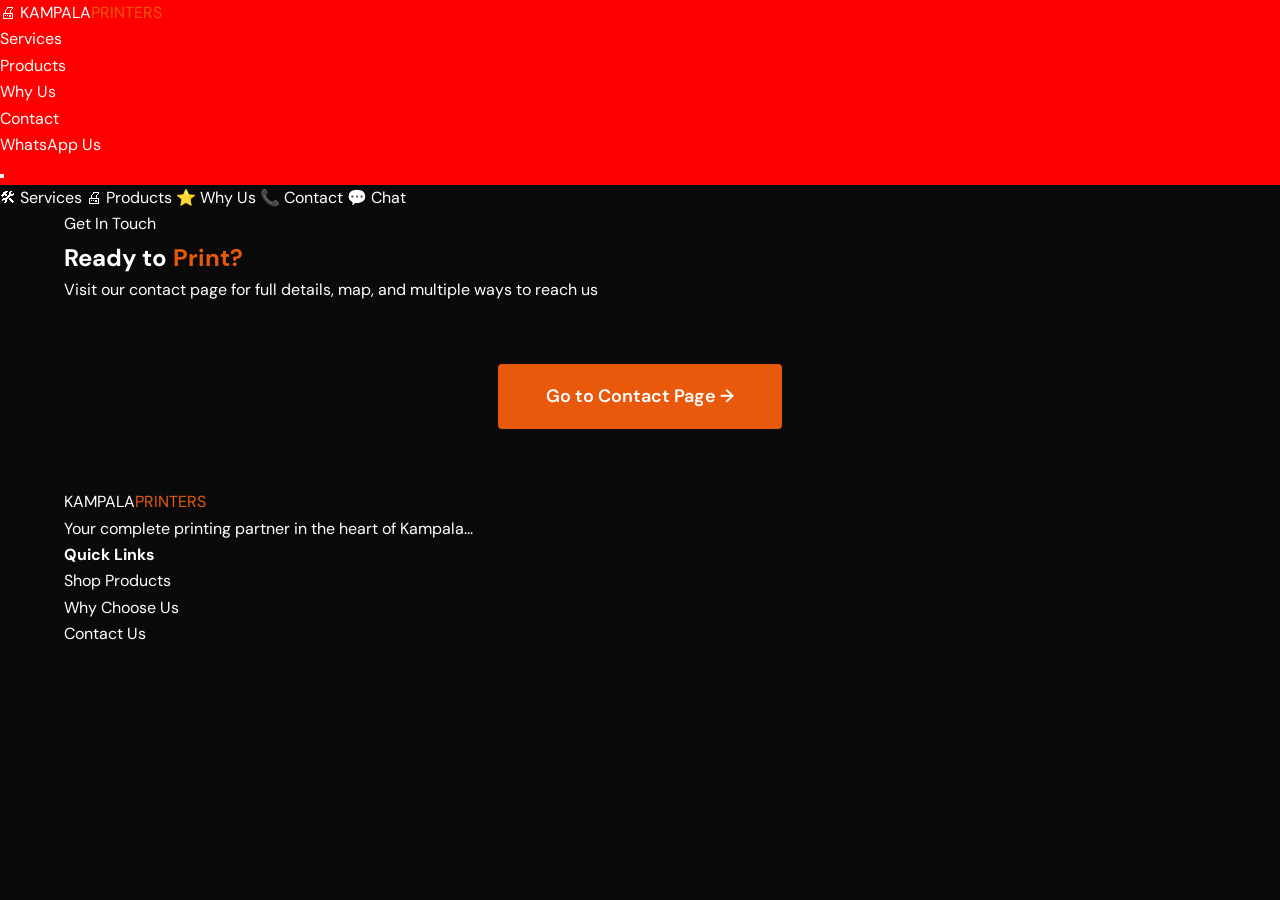
==== commit aef346d3: "changes" ====
--- a/index.html
+++ b/index.html
@@ -422,23 +422,52 @@
 
   <!-- ── NAVBAR ─────────────────────────────────────────────── -->
   <nav class="navbar" id="navbar">
-    <div class="nav-inner">
-      <a href="index.html" class="logo">
-        <span class="logo-icon">🖨</span>
-        <span class="logo-text">KAMPALA<span class="accent">PRINTERS</span></span>
-      </a>
-      <ul class="nav-links" id="navLinks">
-        <li><a href="#services">Services</a></li>
-        <li><a href="#products">Products</a></li>
-        <li><a href="#why-us">Why Us</a></li>
-        <li><a href="contact.html">Contact</a></li>
-        <li><a href="https://wa.me/256740083880" target="_blank" class="nav-cta">WhatsApp Us</a></li>
-      </ul>
-      <button class="hamburger" id="hamburger" aria-label="Toggle menu">
-        <span></span><span></span><span></span>
-      </button>
-    </div>
-  </nav>
+  <div class="nav-inner">
+    <!-- Logo always visible -->
+    <a href="index.html" class="logo">
+      <span class="logo-icon">🖨</span>
+      <span class="logo-text">KAMPALA<span class="accent">PRINTERS</span></span>
+    </a>
+
+    <!-- Desktop / large screen links (hidden on mobile) -->
+    <ul class="nav-links desktop-nav" id="navLinks">
+      <li><a href="#services">Services</a></li>
+      <li><a href="#products">Products</a></li>
+      <li><a href="#why-us">Why Us</a></li>
+      <li><a href="contact.html">Contact</a></li>
+      <li><a href="https://wa.me/256740083880" target="_blank" class="nav-cta">WhatsApp Us</a></li>
+    </ul>
+
+    <!-- Hamburger for fallback / very small screens if needed -->
+    <button class="hamburger" id="hamburger" aria-label="Toggle menu">
+      <span></span><span></span><span></span>
+    </button>
+  </div>
+</nav>
+
+<!-- ── NEW: Mobile Bottom Nav ─────────────────────────────────────── -->
+<nav class="mobile-bottom-nav">
+  <a href="#services" class="bottom-item">
+    <span class="bottom-icon">🛠</span>
+    <span class="bottom-label">Services</span>
+  </a>
+  <a href="#products" class="bottom-item">
+    <span class="bottom-icon">🖨</span>
+    <span class="bottom-label">Products</span>
+  </a>
+  <a href="#why-us" class="bottom-item">
+    <span class="bottom-icon">⭐</span>
+    <span class="bottom-label">Why Us</span>
+  </a>
+  <a href="contact.html" class="bottom-item">
+    <span class="bottom-icon">📞</span>
+    <span class="bottom-label">Contact</span>
+  </a>
+  <a href="https://wa.me/256740083880" target="_blank" class="bottom-item wa-item">
+    <span class="bottom-icon">💬</span>
+    <span class="bottom-label">Chat</span>
+  </a>
+</nav>
 
   <!-- Hero, Marquee, Services, Products, Why Us, Testimonials stay here -->
   <!-- Copy everything from <header class="hero"> to </section> of testimonials -->
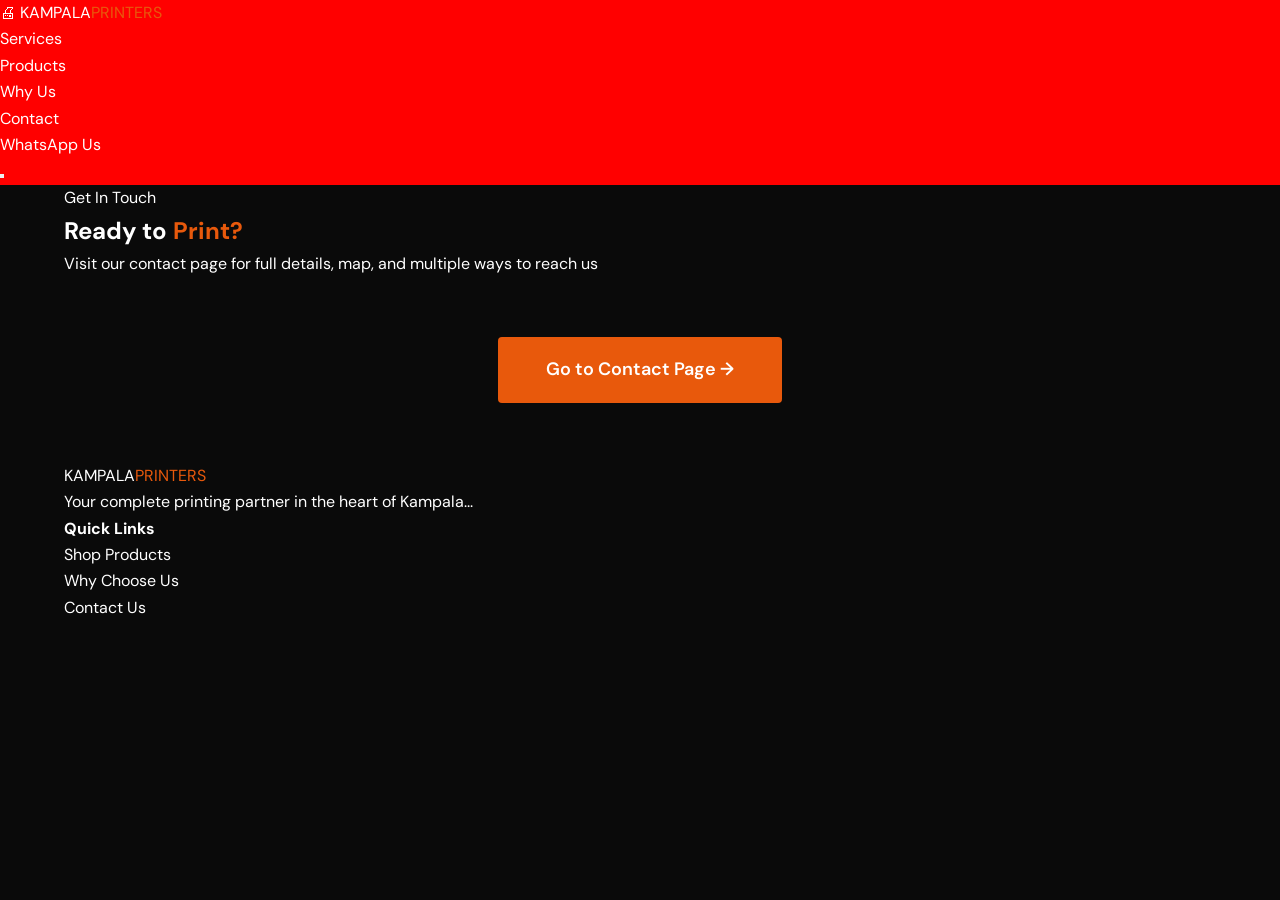
==== commit d8c3543e: "changes" ====
--- a/index.html
+++ b/index.html
@@ -422,52 +422,23 @@
 
   <!-- ── NAVBAR ─────────────────────────────────────────────── -->
   <nav class="navbar" id="navbar">
-  <div class="nav-inner">
-    <!-- Logo always visible -->
-    <a href="index.html" class="logo">
-      <span class="logo-icon">🖨</span>
-      <span class="logo-text">KAMPALA<span class="accent">PRINTERS</span></span>
-    </a>
-
-    <!-- Desktop / large screen links (hidden on mobile) -->
-    <ul class="nav-links desktop-nav" id="navLinks">
-      <li><a href="#services">Services</a></li>
-      <li><a href="#products">Products</a></li>
-      <li><a href="#why-us">Why Us</a></li>
-      <li><a href="contact.html">Contact</a></li>
-      <li><a href="https://wa.me/256740083880" target="_blank" class="nav-cta">WhatsApp Us</a></li>
-    </ul>
-
-    <!-- Hamburger for fallback / very small screens if needed -->
-    <button class="hamburger" id="hamburger" aria-label="Toggle menu">
-      <span></span><span></span><span></span>
-    </button>
-  </div>
-</nav>
-
-<!-- ── NEW: Mobile Bottom Nav ─────────────────────────────────────── -->
-<nav class="mobile-bottom-nav">
-  <a href="#services" class="bottom-item">
-    <span class="bottom-icon">🛠</span>
-    <span class="bottom-label">Services</span>
-  </a>
-  <a href="#products" class="bottom-item">
-    <span class="bottom-icon">🖨</span>
-    <span class="bottom-label">Products</span>
-  </a>
-  <a href="#why-us" class="bottom-item">
-    <span class="bottom-icon">⭐</span>
-    <span class="bottom-label">Why Us</span>
-  </a>
-  <a href="contact.html" class="bottom-item">
-    <span class="bottom-icon">📞</span>
-    <span class="bottom-label">Contact</span>
-  </a>
-  <a href="https://wa.me/256740083880" target="_blank" class="bottom-item wa-item">
-    <span class="bottom-icon">💬</span>
-    <span class="bottom-label">Chat</span>
-  </a>
-</nav>
+    <div class="nav-inner">
+      <a href="index.html" class="logo">
+        <span class="logo-icon">🖨</span>
+        <span class="logo-text">KAMPALA<span class="accent">PRINTERS</span></span>
+      </a>
+      <ul class="nav-links" id="navLinks">
+        <li><a href="#services">Services</a></li>
+        <li><a href="#products">Products</a></li>
+        <li><a href="#why-us">Why Us</a></li>
+        <li><a href="contact.html">Contact</a></li>
+        <li><a href="https://wa.me/256740083880" target="_blank" class="nav-cta">WhatsApp Us</a></li>
+      </ul>
+      <button class="hamburger" id="hamburger" aria-label="Toggle menu">
+        <span></span><span></span><span></span>
+      </button>
+    </div>
+  </nav>
 
   <!-- Hero, Marquee, Services, Products, Why Us, Testimonials stay here -->
   <!-- Copy everything from <header class="hero"> to </section> of testimonials -->
